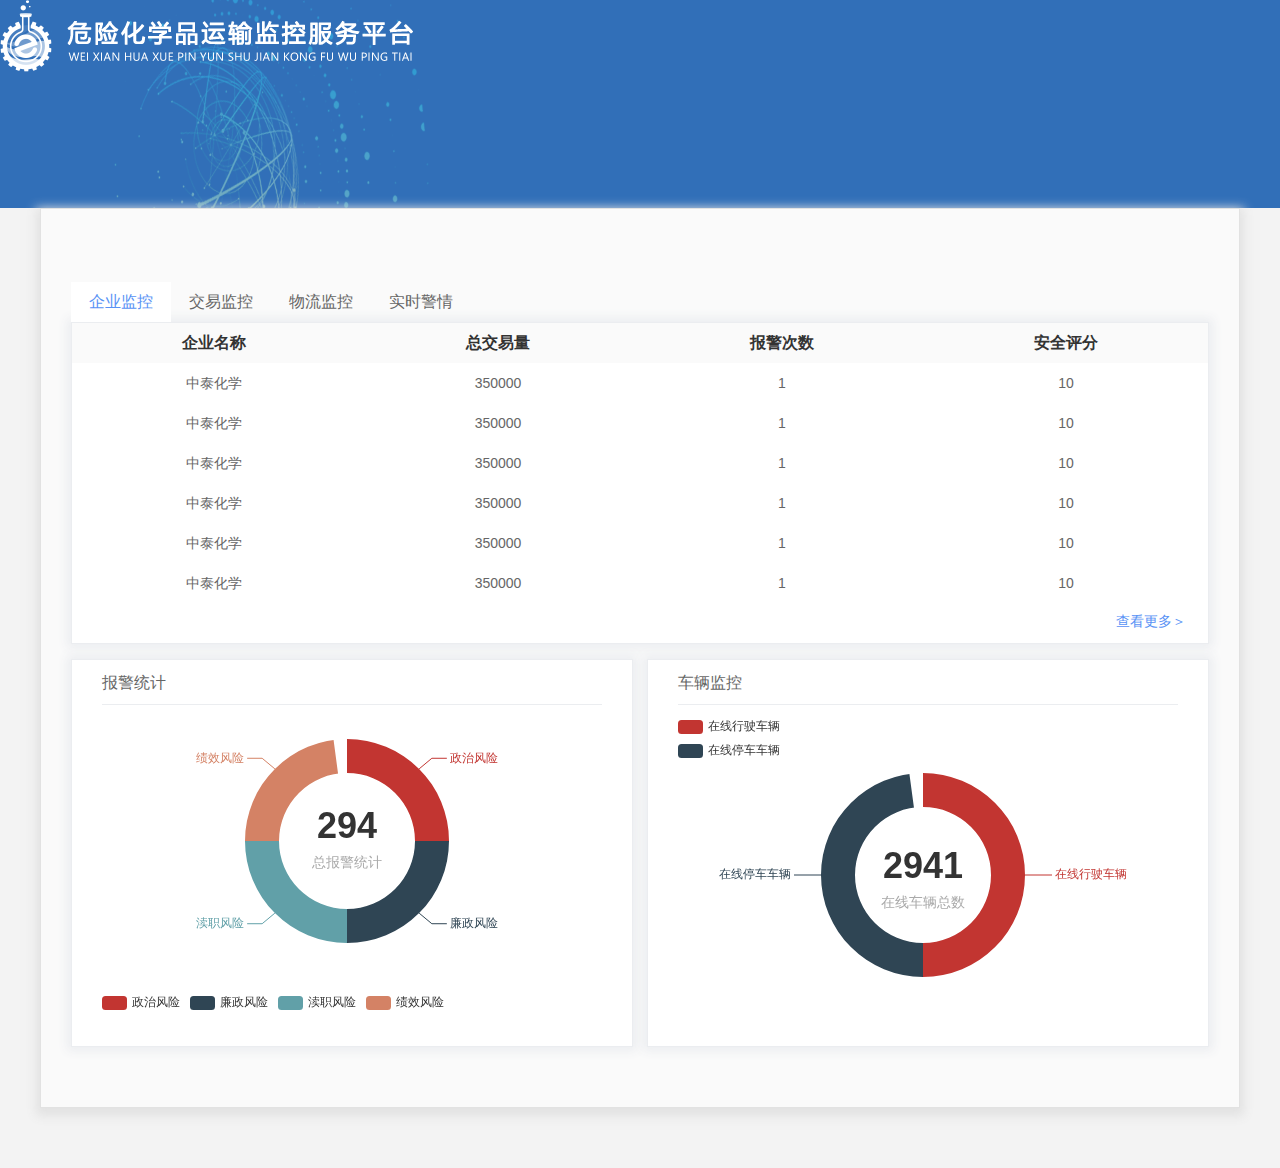
==== analze.html @ 50d9043b "111" ====
<!DOCTYPE html>
<html lang="en">
<head>
    <meta charset="UTF-8">
    <meta name="viewport" content="width=device-width,initial-scale=1,minimum-scale=1,maximum-scale=1,user-scalable=no" />
    <meta http-equiv="X-UA-Compatible" content="IE=edge">
    <meta http-equiv="Cache-Control" CONTENT="no-cache">
    <meta http-equiv="Pragma" content="no-cache">
    <meta name="format-detection" content="telephone=no" />
    <title>监管平台</title>
    <link rel="stylesheet" href="css/reset.css">
    <!--<link rel="stylesheet" href="css/login.css">-->
    <style>
        *{box-sizing: border-box}
        .pubTitle{height: 208px;width: 100%;min-width: 1200px;background: url("./images/cf_pubTitleBack.png") center center/100% 100%;}
        .clearFloat::after,.clearFloat::before{content: "";clear: both;display: block;}
        .main{background-color: #f3f3f3;width: 100%;padding-bottom: 60px;}
        .container{width: 1200px;margin: 0 auto;box-shadow: 0 4px 10px 4px #e2e2e2 ;border: 1px solid #e2e2e2;padding: 73px 30px 60px 30px;background-color: #fafafa;}
        .monitorList li{width: 100px;height: 40px;line-height: 40px;text-align: center;color: #666666;font-size: 16px;float: left;}
        .monitorList li:hover{background-color: #ffffff;color: #5892f5;}
        .monitorList li.on{background-color: #ffffff;color: #5892f5;}
        .listBox{width: 100%;background-color: #ffffff;border:1px solid #ebedf0;box-shadow: 0 0 10px 4px #ebedf0 ;margin-bottom: 15px;}
        .listBox td{ text-align: center; margin: 0;padding: 0; }
        .listBox thead{background-color: #fafafa;border: 1px solid #ebedf0;font-size: 16px;color: #333333;}
        .listBox tbody{color: #666666;font-size: 14px;}
        .listBox  td,.listBox  th{height: 40px;line-height: 40px;}
         table{width: 100%; border-spacing:0;}
        .cf_btnA{font-size: 14px;color: #5892f5;}

        .baojing,.car{width: 562px;height: 388px;float:left;background-color: #ffffff;border:1px solid #ebedf0;box-shadow: 0 0 10px 4px #ebedf0 ;}
        .baojingTitle,.carTitle{height: 45px;line-height: 45px;color: #666666;width: 500px;margin: 0 auto;border-bottom: 1px solid #ebedf0;}
        #baojing,#car{width: 550px;height: 340px;}
    </style>
</head>
<body>
    <div class="main">
        <div class="pubTitle ">
            <div>
                <div class="logo">
                    <img src="./images/cf_logo.png" alt="">
                </div>
            </div>
            <div>

            </div>
        </div>
        <div class="container">
            <div class="monitor">
                <ul class="monitorList clearfix">
                    <li class="on">企业监控</li>
                    <li>交易监控</li>
                    <li>物流监控</li>
                    <li>实时警情</li>
                </ul>
                <div class="listBox clearfix">
                    <table>
                        <thead>
                            <tr>
                                <th>企业名称</th>
                                <th>总交易量</th>
                                <th>报警次数</th>
                                <th>安全评分</th>
                            </tr>
                        </thead>
                        <tbody>
                            <tr>
                                <td>中泰化学</td>
                                <td>350000</td>
                                <td>1</td>
                                <td>10</td>
                            </tr>
                            <tr>
                                <td>中泰化学</td>
                                <td>350000</td>
                                <td>1</td>
                                <td>10</td>
                            </tr>
                            <tr>
                                <td>中泰化学</td>
                                <td>350000</td>
                                <td>1</td>
                                <td>10</td>
                            </tr>
                            <tr>
                                <td>中泰化学</td>
                                <td>350000</td>
                                <td>1</td>
                                <td>10</td>
                            </tr>
                            <tr>
                                <td>中泰化学</td>
                                <td>350000</td>
                                <td>1</td>
                                <td>10</td>
                            </tr>
                            <tr>
                                <td>中泰化学</td>
                                <td>350000</td>
                                <td>1</td>
                                <td>10</td>
                            </tr>
                        </tbody>
                    </table>
                    <div class="cf_btnA" style="float: right;margin: 10px 22px 12px 0;">查看更多＞</div>
                </div>
            </div>

            <div class="cf_echarts clearfix">
                <div class="baojing" style="margin-right: 8px;">
                    <div class="baojingTitle">报警统计</div>
                    <div id="baojing">

                    </div>
                </div>
                <div class="car" style="float: right;">
                    <div class="carTitle">车辆监控</div>
                    <div id="car">

                    </div>
                </div>
            </div>
        </div>
    </div>
    <script src="js/jquery-3.2.1.min.js"></script>
    <script src="js/echarts.min.js"></script>

    <script>
        // 基于准备好的dom，初始化echarts实例
        var myChart = echarts.init(document.getElementById('baojing'));
        //环形图  预警
        var option =  {
            legend: {
//                orient: 'vertical',
//                x: 'center',
//                y:'bottom',
                left:'25',
                bottom:'30',
                data:['政治风险','廉政风险','渎职风险','绩效风险'],
            },
            title:{
                text: '294',
                subtext: '总报警统计',
                size:'200',
                x: 'center',
                y:'center',
                top:'100',
                textStyle:{
                    fontSize:36,
                    color:'#333'
                },
                subtextStyle:{
                    fontSize:14
                }
            },
            series: [
                {
                    center: ['50%', '40%'],
                    name:'访问来源',
                    type:'pie',
                    radius: ['40%', '60%'],
                    data:[
                        {value:25, name:'政治风险'},
                        {value:25, name:'廉政风险'},
                        {value:25, name:'渎职风险'},
                        {value:25, name:'绩效风险'}
                    ]
                }
            ]
        };
        myChart.setOption(option);

        // 基于准备好的dom，初始化echarts实例
        var myChart1 = echarts.init(document.getElementById('car'));
        //环形图   车辆
        var option1 =  {
            legend: {
                orient: 'vertical',
                x: 'left',
                data:['在线行驶车辆','在线停车车辆'],
                left:'25',
                top:'10'
            },
            title:{
                text: '2941',
                subtext: '在线车辆总数',
                size:'200',
                x: 'center',
                y:'center',
                top:'140',
                textStyle:{
                    fontSize:36,
                    color:'#333'
                },
                subtextStyle:{
                    fontSize:14
                }
            },
            series: [
                {
                    name:'访问来源',
                    type:'pie',
                    radius: ['40%', '60%'],
                    data:[
                        {value:25, name:'在线行驶车辆'},
                        {value:25, name:'在线停车车辆'},
                    ]
                }
            ]
        };
        myChart1.setOption(option1);
    </script>
</body>
</html>
---- css/login.css ----
body{
    width: 100%;
    max-width: 1920px;
    min-width: 1200px;
    margin: 0 auto;
}
.main{
    width: 100%;
}
.lg_banner{
    width: 100%;
    max-width: 1920px;
    min-width: 1200px;
    height: 750px;
    background: url("../images/lg_ban.png") center center no-repeat;
}
.lg_banner>div{
   width: 1200px;
   margin: 0 auto;
   position: relative;
}
.lg_banner>div>img{
    display: block;
    width: 413px;
    position: absolute;
    top: 45px;
    left: 42px;
}
.lg_content{
    width: 410px;
    height: 460px;
    position: absolute;
    right: 30px;
    top: 145px;
    background: white;
    border-radius: 5px;
    -webkit-border-radius: 5px;
    -moz-border-radius: 5px;
}
.content_top{
    width: 100%;
    height: 60px;
    line-height: 60px;
    margin-top: 10px;
    font-size: 16px;
    color:#333333;
    text-align: center;
}
.line{
    width: 100%;
    height: 4px;
    background: #e6f0ff;
}
.line>span{
    display: block;
    width: 120px;
    height: 4px;
    background: #6ea3ff;
    margin: 0 auto;
}
.content_mid{
    width: 310px;
    margin: 0 auto;
    margin-top: 38px;
}
.content_mid>input{
    display: block;
    width: 100%;
    height: 40px;
    line-height: 40px;
    outline: none;
    border: 1px solid #e7e7e7;
    text-indent: 15px;
}
.content_mid .my_pass{
    border-top: 0;
}
.lg_rember{
    width: 100%;
    height: 33px;
    line-height: 33px;
    margin-top: 30px;
    font-size: 14px;
    color: #666666;
    position: relative;    
}
.lg_rember span{
    display: inline-block;
    width: 12px;
    height: 12px;
    background: url("../images/xuan.png") 0 0 no-repeat;
    background-size: 100% 100%;
}
.err_msg{
    width: 100%;
    height: 30px;
    line-height: 30px;
    font-size: 14px;
    color: #e86565;
    position: absolute;
    top: -30px;
}
.lg_btn{
    width: 100%;
    height: 40px;
    line-height: 40px;
    text-align: center;
    font-size: 18px;
    color: white;
    background: #6ea3ff;
    margin-top: 50px;
    cursor: pointer;
}
.fogot_pass{
    width: 100%;
    height: 40px;
    line-height: 40px;
    text-align: center;
    font-size: 14px;
    color: #666666;
    border: 1px solid #6ea3ff;
    margin-top: 20px;
    cursor: pointer;
}
.foot{
    width: 1200px;
    margin: 0 auto;
    text-align: center;
    font-size: 12px;
    color: #8d8c8c;
    margin-top: 55px;
}
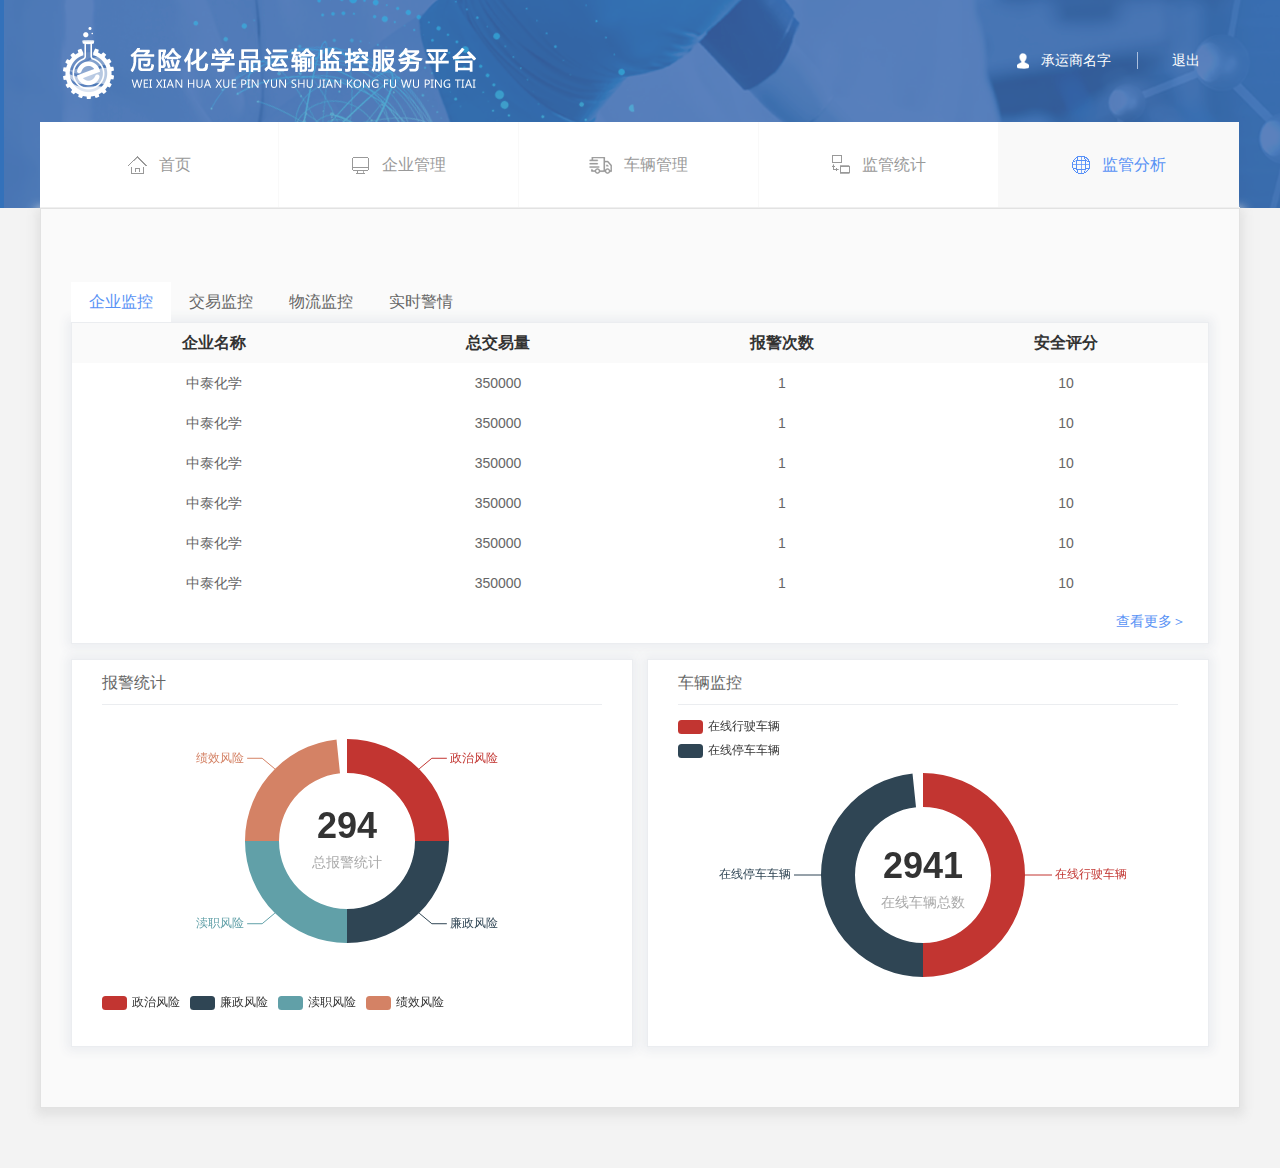
==== commit ce728d80: "111" ====
--- a/analze.html
+++ b/analze.html
@@ -9,7 +9,7 @@
     <meta name="format-detection" content="telephone=no" />
     <title>监管平台</title>
     <link rel="stylesheet" href="css/reset.css">
-    <!--<link rel="stylesheet" href="css/login.css">-->
+    <link rel="stylesheet" href="css/header.css">
     <style>
         *{box-sizing: border-box}
         .pubTitle{height: 208px;width: 100%;min-width: 1200px;background: url("./images/cf_pubTitleBack.png") center center/100% 100%;}
@@ -33,17 +33,8 @@
     </style>
 </head>
 <body>
+<script src="./js/header.js"></script>
     <div class="main">
-        <div class="pubTitle ">
-            <div>
-                <div class="logo">
-                    <img src="./images/cf_logo.png" alt="">
-                </div>
-            </div>
-            <div>
-
-            </div>
-        </div>
         <div class="container">
             <div class="monitor">
                 <ul class="monitorList clearfix">
--- a/css/header.css
+++ b/css/header.css
@@ -0,0 +1,85 @@
+.header_bg {
+	background: url('../images/header_bg.png') no-repeat;
+	height: 208px;
+}
+
+.father {
+	width: 1200px;
+	margin: 0 auto;
+}
+
+.logo_info {
+	height: 121px;
+	line-height: 121px;
+	padding-left: 23px;
+	padding-right: 40px;
+	box-sizing: border-box;
+}
+
+.jianguan_info.fr {
+    color: #fff;
+    font-size: 14px;
+}
+
+.jianguan_logo {
+	margin-top: 27px;
+}
+
+span.shu_line {
+    width: 1px;
+    height: 17px;
+    /*background: #fff;
+    opacity: 0.5;*/
+    background: #acbfdd;
+    display: inline-block;
+    vertical-align: sub;
+    margin-right: 30px;
+}
+
+.avatar {
+	vertical-align: sub;
+}
+
+.chengyunshang_name {
+	margin-left: 8px;
+	margin-right: 22px;
+}
+
+.logout {
+	cursor: pointer;
+}
+
+.title_ul {
+	margin-top: 1px;
+	height: 86px;
+	border-bottom: 1px solid #f9f9f9;
+}
+
+.title_ul li {
+	text-align: center;
+	height: 100%;
+	float: left;
+	width: 240px;
+	line-height: 86px;
+	border-right: 1px solid #f9f9f9; 
+	cursor: pointer;
+}
+
+.title_ul li img {
+	margin-right: 12px;
+	vertical-align: sub;
+}
+
+.title_ul li a {
+	color: #999;
+	width: 100%;
+    height: 100%;
+    display: inline-block;
+   	background: #fff; 
+}
+
+.title_ul li.tilte_current a {
+	background: #f9f9f9;
+	color: #5892f5;
+}
+*{box-sizing: border-box}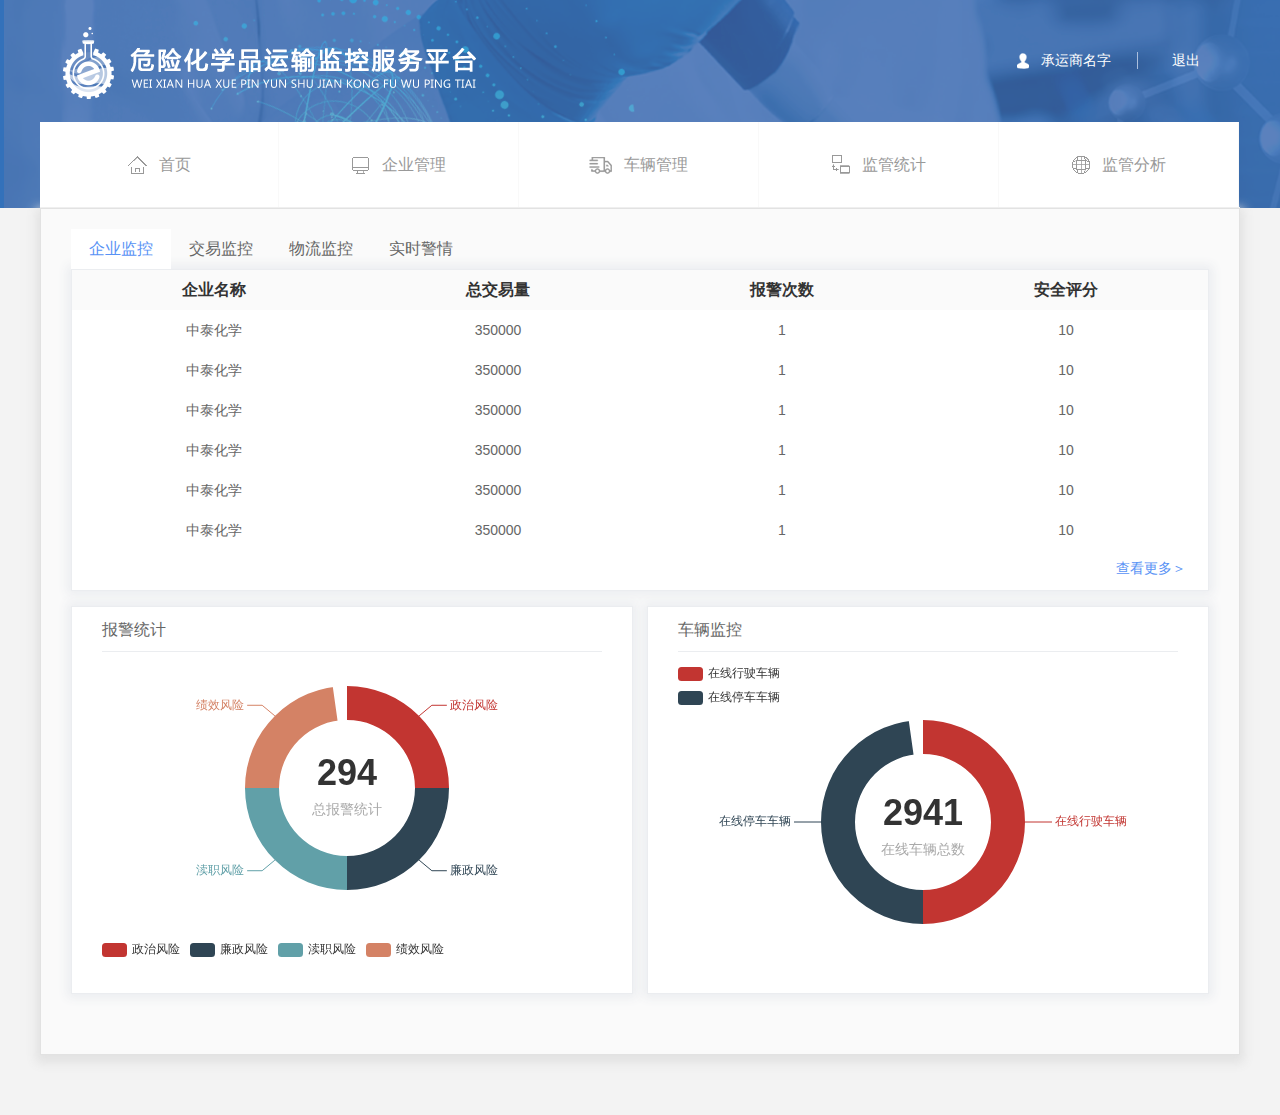
==== commit b5f717ce: "111" ====
--- a/analze.html
+++ b/analze.html
@@ -9,13 +9,14 @@
     <meta name="format-detection" content="telephone=no" />
     <title>监管平台</title>
     <link rel="stylesheet" href="css/reset.css">
+    <script src="./js/jquery-3.2.1.min.js"></script>
     <link rel="stylesheet" href="css/header.css">
     <style>
         *{box-sizing: border-box}
         .pubTitle{height: 208px;width: 100%;min-width: 1200px;background: url("./images/cf_pubTitleBack.png") center center/100% 100%;}
         .clearFloat::after,.clearFloat::before{content: "";clear: both;display: block;}
         .main{background-color: #f3f3f3;width: 100%;padding-bottom: 60px;}
-        .container{width: 1200px;margin: 0 auto;box-shadow: 0 4px 10px 4px #e2e2e2 ;border: 1px solid #e2e2e2;padding: 73px 30px 60px 30px;background-color: #fafafa;}
+        .container{width: 1200px;margin: 0 auto;box-shadow: 0 4px 10px 4px #e2e2e2 ;border: 1px solid #e2e2e2;padding: 20px 30px 60px 30px;background-color: #fafafa;}
         .monitorList li{width: 100px;height: 40px;line-height: 40px;text-align: center;color: #666666;font-size: 16px;float: left;}
         .monitorList li:hover{background-color: #ffffff;color: #5892f5;}
         .monitorList li.on{background-color: #ffffff;color: #5892f5;}
@@ -112,6 +113,7 @@
             </div>
         </div>
     </div>
+    <script src="js/common.js"></script>
     <script src="js/jquery-3.2.1.min.js"></script>
     <script src="js/echarts.min.js"></script>
 
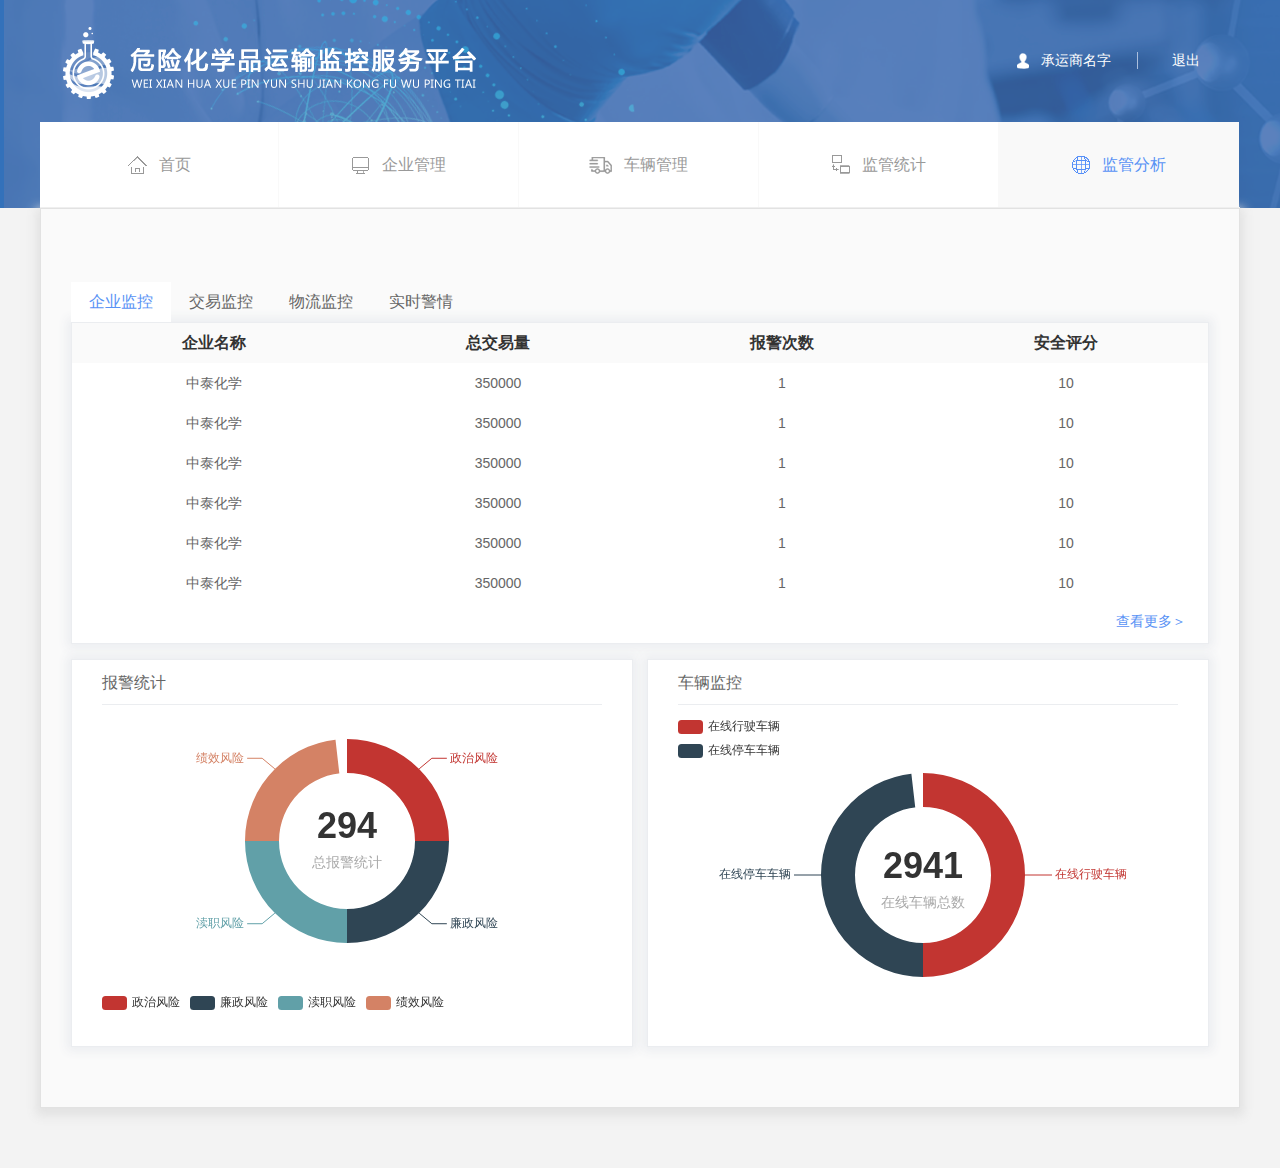
==== commit 9a878c24: "页面" ====
--- a/analze.html
+++ b/analze.html
@@ -9,14 +9,13 @@
     <meta name="format-detection" content="telephone=no" />
     <title>监管平台</title>
     <link rel="stylesheet" href="css/reset.css">
-    <script src="./js/jquery-3.2.1.min.js"></script>
     <link rel="stylesheet" href="css/header.css">
     <style>
         *{box-sizing: border-box}
         .pubTitle{height: 208px;width: 100%;min-width: 1200px;background: url("./images/cf_pubTitleBack.png") center center/100% 100%;}
         .clearFloat::after,.clearFloat::before{content: "";clear: both;display: block;}
         .main{background-color: #f3f3f3;width: 100%;padding-bottom: 60px;}
-        .container{width: 1200px;margin: 0 auto;box-shadow: 0 4px 10px 4px #e2e2e2 ;border: 1px solid #e2e2e2;padding: 20px 30px 60px 30px;background-color: #fafafa;}
+        .container{width: 1200px;margin: 0 auto;box-shadow: 0 4px 10px 4px #e2e2e2 ;border: 1px solid #e2e2e2;padding: 73px 30px 60px 30px;background-color: #fafafa;}
         .monitorList li{width: 100px;height: 40px;line-height: 40px;text-align: center;color: #666666;font-size: 16px;float: left;}
         .monitorList li:hover{background-color: #ffffff;color: #5892f5;}
         .monitorList li.on{background-color: #ffffff;color: #5892f5;}
@@ -113,7 +112,6 @@
             </div>
         </div>
     </div>
-    <script src="js/common.js"></script>
     <script src="js/jquery-3.2.1.min.js"></script>
     <script src="js/echarts.min.js"></script>
 
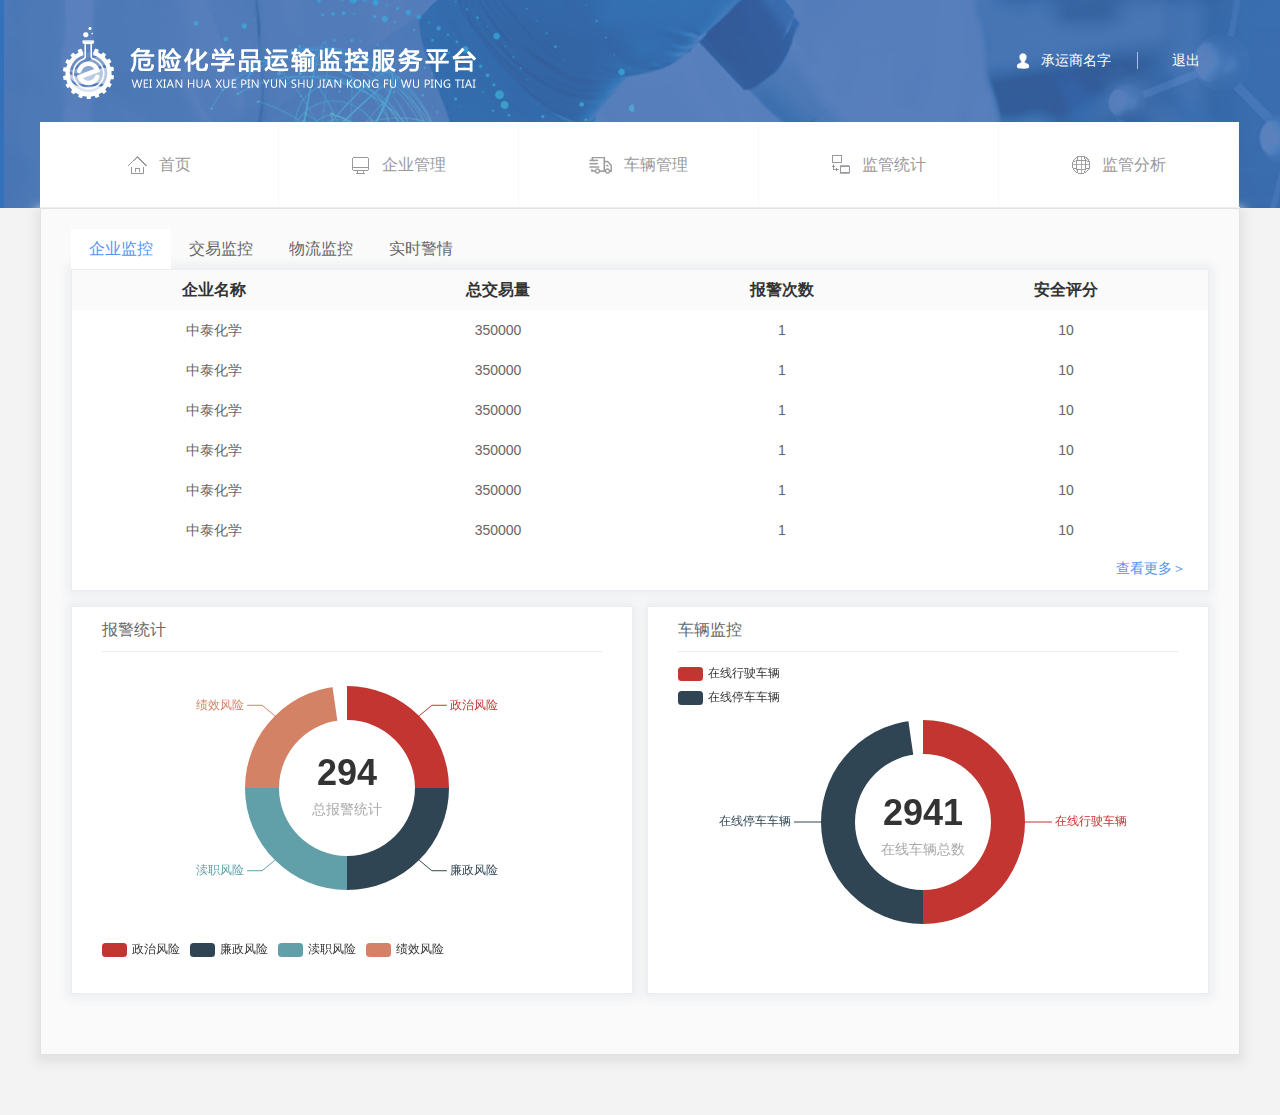
==== commit d9818185: "页面" ====
--- a/analze.html
+++ b/analze.html
@@ -9,13 +9,14 @@
     <meta name="format-detection" content="telephone=no" />
     <title>监管平台</title>
     <link rel="stylesheet" href="css/reset.css">
+    <script src="./js/jquery-3.2.1.min.js"></script>
     <link rel="stylesheet" href="css/header.css">
     <style>
         *{box-sizing: border-box}
         .pubTitle{height: 208px;width: 100%;min-width: 1200px;background: url("./images/cf_pubTitleBack.png") center center/100% 100%;}
         .clearFloat::after,.clearFloat::before{content: "";clear: both;display: block;}
         .main{background-color: #f3f3f3;width: 100%;padding-bottom: 60px;}
-        .container{width: 1200px;margin: 0 auto;box-shadow: 0 4px 10px 4px #e2e2e2 ;border: 1px solid #e2e2e2;padding: 73px 30px 60px 30px;background-color: #fafafa;}
+        .container{width: 1200px;margin: 0 auto;box-shadow: 0 4px 10px 4px #e2e2e2 ;border: 1px solid #e2e2e2;padding: 20px 30px 60px 30px;background-color: #fafafa;}
         .monitorList li{width: 100px;height: 40px;line-height: 40px;text-align: center;color: #666666;font-size: 16px;float: left;}
         .monitorList li:hover{background-color: #ffffff;color: #5892f5;}
         .monitorList li.on{background-color: #ffffff;color: #5892f5;}
@@ -112,6 +113,7 @@
             </div>
         </div>
     </div>
+    <script src="js/common.js"></script>
     <script src="js/jquery-3.2.1.min.js"></script>
     <script src="js/echarts.min.js"></script>
 
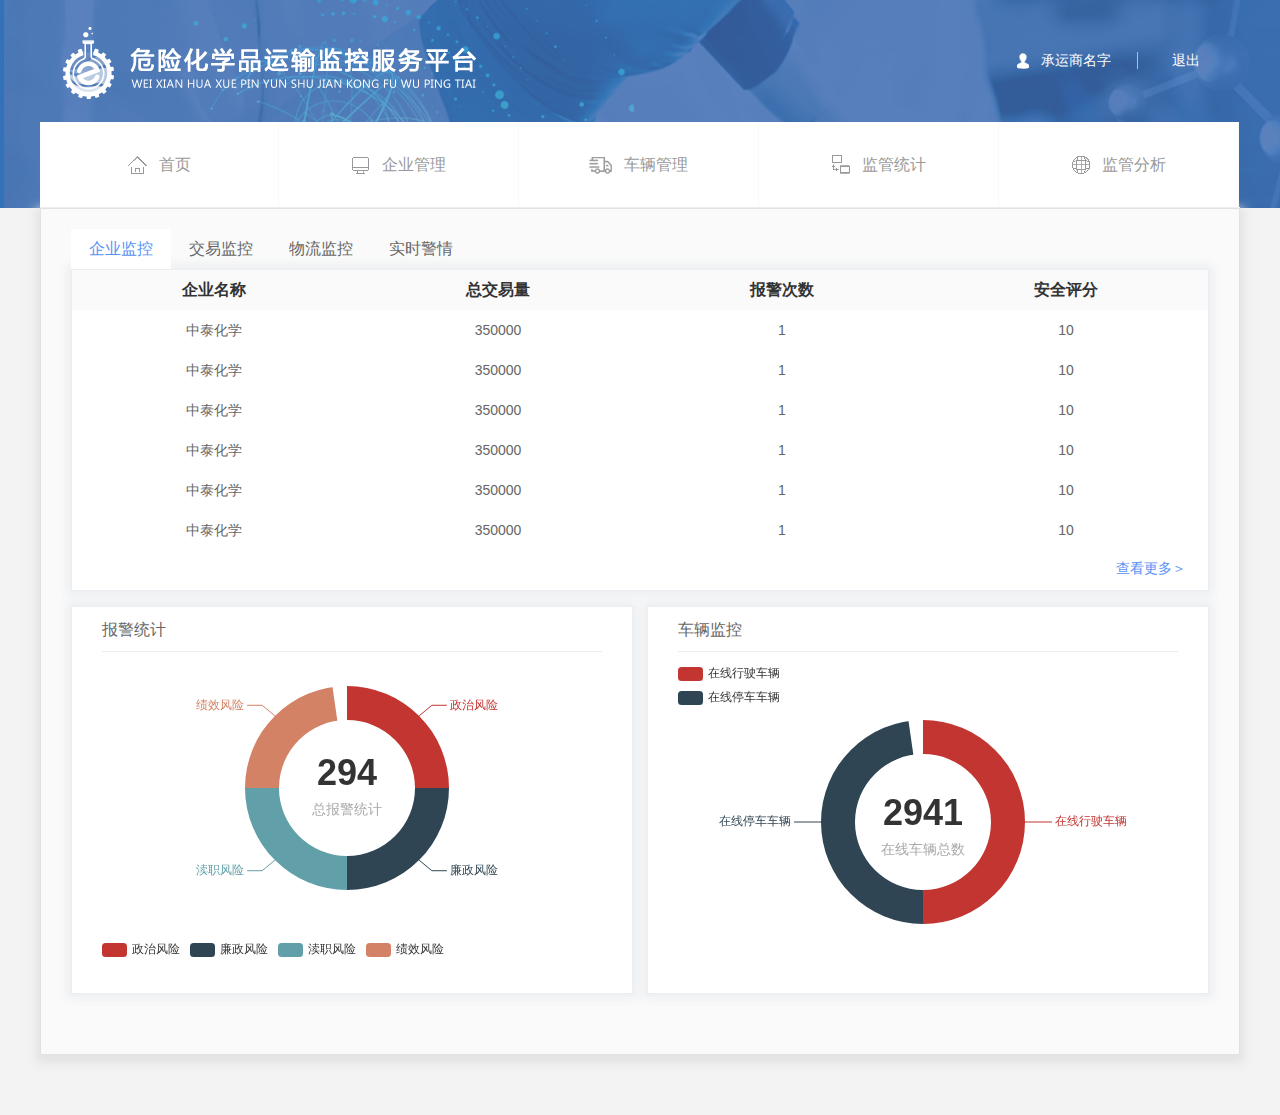
==== commit 4cc19219: "111" ====
--- a/analze.html
+++ b/analze.html
@@ -93,7 +93,7 @@
                             </tr>
                         </tbody>
                     </table>
-                    <div class="cf_btnA" style="float: right;margin: 10px 22px 12px 0;">查看更多＞</div>
+                    <div class="cf_btnA seeMore" style="float: right;margin: 10px 22px 12px 0;">查看更多＞</div>
                 </div>
             </div>
 
@@ -116,6 +116,12 @@
     <script src="js/common.js"></script>
     <script src="js/jquery-3.2.1.min.js"></script>
     <script src="js/echarts.min.js"></script>
+<script>
+    $(".seeMore").click(function () {
+        window.location.href="./analzeER.html";
+    })
+</script>
+
 
     <script>
         // 基于准备好的dom，初始化echarts实例
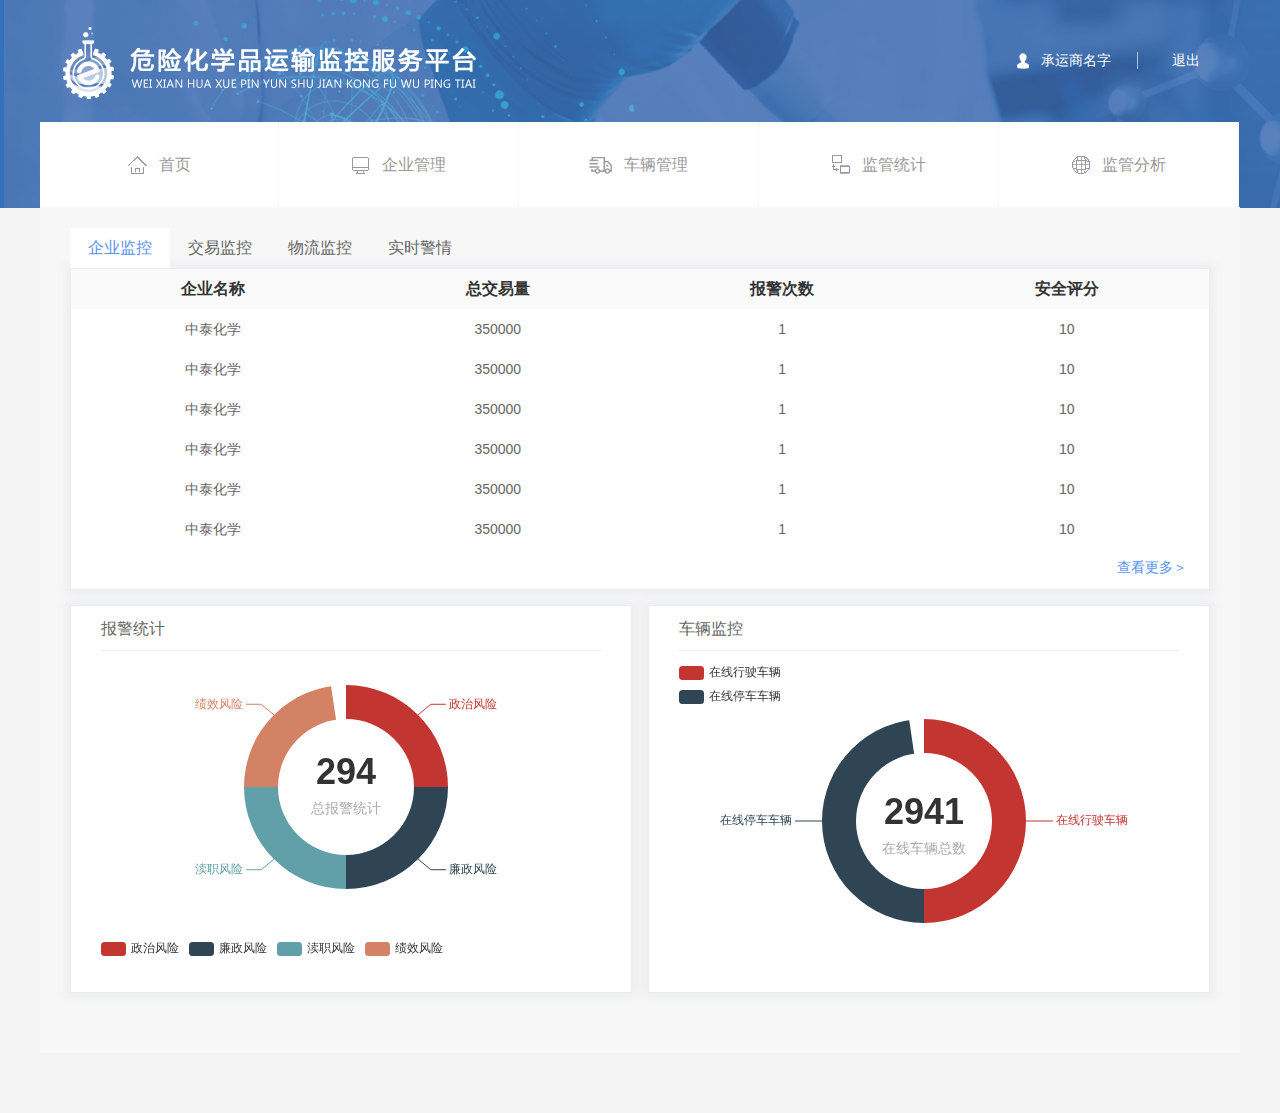
==== commit 2bd25d56: "111" ====
--- a/analze.html
+++ b/analze.html
@@ -16,7 +16,9 @@
         .pubTitle{height: 208px;width: 100%;min-width: 1200px;background: url("./images/cf_pubTitleBack.png") center center/100% 100%;}
         .clearFloat::after,.clearFloat::before{content: "";clear: both;display: block;}
         .main{background-color: #f3f3f3;width: 100%;padding-bottom: 60px;}
-        .container{width: 1200px;margin: 0 auto;box-shadow: 0 4px 10px 4px #e2e2e2 ;border: 1px solid #e2e2e2;padding: 20px 30px 60px 30px;background-color: #fafafa;}
+        .container{width: 1200px;margin: 0 auto;
+            /*box-shadow: 0 4px 10px 4px #e2e2e2 ;border: 1px solid #e2e2e2;*/
+            padding: 20px 30px 60px 30px;background-color: #f7f7f7;}
         .monitorList li{width: 100px;height: 40px;line-height: 40px;text-align: center;color: #666666;font-size: 16px;float: left;}
         .monitorList li:hover{background-color: #ffffff;color: #5892f5;}
         .monitorList li.on{background-color: #ffffff;color: #5892f5;}
--- a/css/header.css
+++ b/css/header.css
@@ -61,7 +61,7 @@
 	float: left;
 	width: 240px;
 	line-height: 86px;
-	border-right: 1px solid #f9f9f9; 
+	border-right: 1px solid #f7f7f7;
 	cursor: pointer;
 }
 
@@ -79,7 +79,8 @@
 }
 
 .title_ul li.tilte_current a {
-	background: #f9f9f9;
+	height: 88px;
+	background: #f7f7f7;
 	color: #5892f5;
 }
 *{box-sizing: border-box}